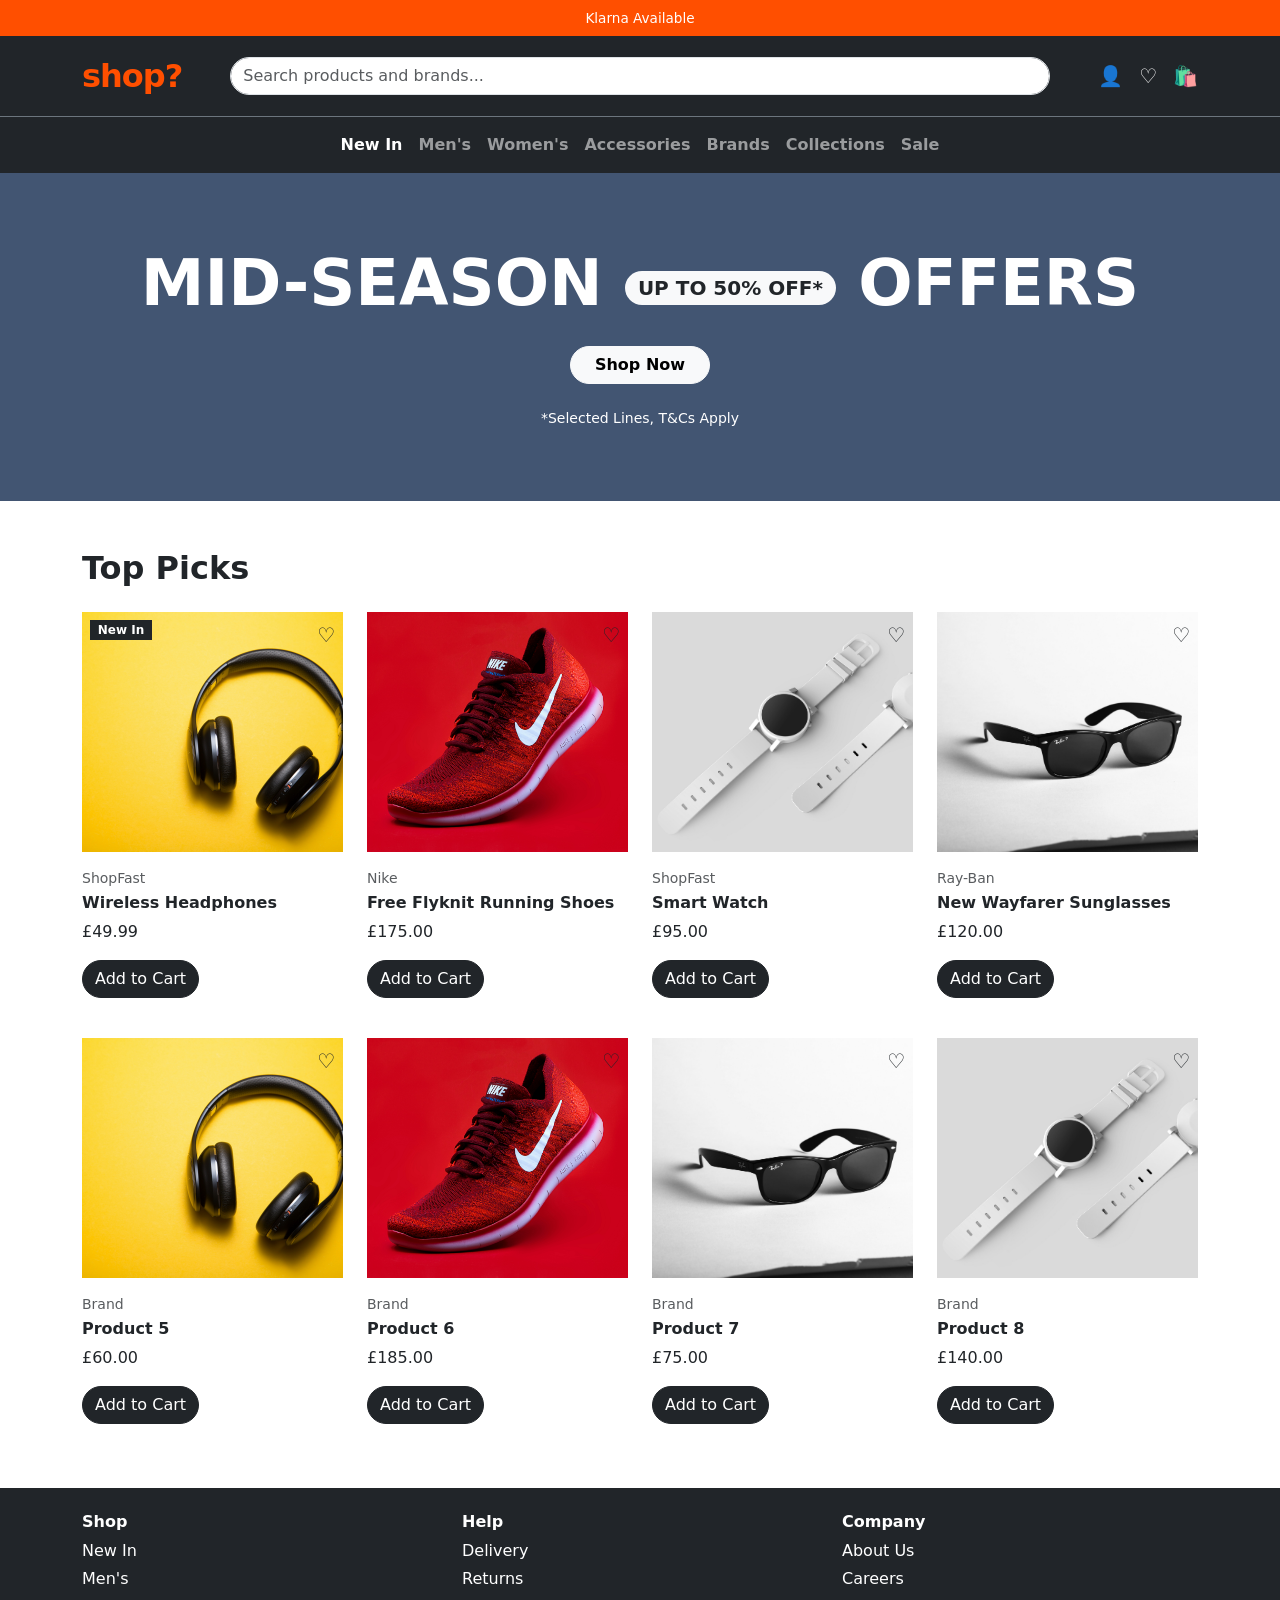
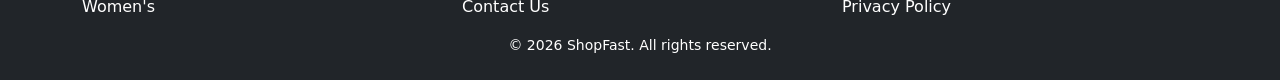
==== midterm/index.html @ d1400b90 "midterm: baseline copy" ====
<!DOCTYPE html>
<html lang="en">
<head>
  <meta charset="UTF-8">
  <meta name="viewport" content="width=device-width, initial-scale=1">
  <title>ShopFast - Home</title>
  <link href="https://cdn.jsdelivr.net/npm/bootstrap@5.3.3/dist/css/bootstrap.min.css" rel="stylesheet">
  <link rel="stylesheet" href="style.css">
</head>
<body>

  <!-- Announcement bar -->
  <div class="announcement text-center text-white py-2">Klarna Available</div>

  <!-- Header: logo, search, icons -->
  <header class="bg-dark py-3">
    <div class="container d-flex flex-wrap align-items-center">
      <a href="index.html" class="logo text-decoration-none order-1">shop?</a>
      <form class="col-12 col-md order-3 order-md-2 mt-3 mt-md-0 mx-md-5">
        <input type="search" class="form-control rounded-pill" placeholder="Search products and brands...">
      </form>
      <div class="order-2 order-md-3 ms-auto text-white fs-5">
        <span class="me-3">👤</span><span class="me-3">♡</span><span>🛍️</span>
      </div>
    </div>
  </header>

  <!-- Nav row -->
  <nav class="navbar navbar-expand-md navbar-dark bg-dark border-top border-secondary">
    <div class="container">
      <span class="navbar-text text-white d-md-none">Menu</span>
      <button class="navbar-toggler" type="button" data-bs-toggle="collapse" data-bs-target="#menu">
        <span class="navbar-toggler-icon"></span>
      </button>
      <div class="collapse navbar-collapse" id="menu">
        <ul class="navbar-nav mx-auto fw-bold">
          <li class="nav-item"><a class="nav-link active" href="index.html">New In</a></li>
          <li class="nav-item"><a class="nav-link" href="#">Men's</a></li>
          <li class="nav-item"><a class="nav-link" href="#">Women's</a></li>
          <li class="nav-item"><a class="nav-link" href="#">Accessories</a></li>
          <li class="nav-item"><a class="nav-link" href="#">Brands</a></li>
          <li class="nav-item"><a class="nav-link" href="#">Collections</a></li>
          <li class="nav-item"><a class="nav-link" href="#">Sale</a></li>
        </ul>
      </div>
    </div>
  </nav>

  <!-- Hero banner -->
  <section class="hero text-white text-center py-5">
    <div class="container py-4">
      <h1 class="display-3 fw-bold text-uppercase">
        Mid-Season
        <span class="badge rounded-pill bg-light text-dark fs-5 align-middle">Up to 50% off*</span>
        Offers
      </h1>
      <a href="#" class="btn btn-light rounded-pill fw-bold px-4 mt-3">Shop Now</a>
      <p class="small mt-4 mb-0">*Selected Lines, T&amp;Cs Apply</p>
    </div>
  </section>

  <!-- Product grid -->
  <main class="container my-5">
    <h2 class="fw-bold mb-4">Top Picks</h2>
    <div class="row row-cols-1 row-cols-sm-2 row-cols-lg-4 g-4">

      <div class="col">
        <div class="card border-0 h-100">
          <div class="position-relative">
            <img src="p1.jpg" class="card-img-top" alt="Headphones">
            <span class="badge bg-dark rounded-0 position-absolute top-0 start-0 m-2">New In</span>
            <span class="position-absolute top-0 end-0 m-2 fs-5">♡</span>
          </div>
          <div class="card-body px-0">
            <p class="small text-muted mb-1">ShopFast</p>
            <h5 class="card-title fs-6 fw-bold"><a href="product.html">Wireless Headphones</a></h5>
            <p class="card-text">£49.99</p>
            <button class="btn btn-dark rounded-pill">Add to Cart</button>
          </div>
        </div>
      </div>

      <div class="col">
        <div class="card border-0 h-100">
          <div class="position-relative">
            <img src="p2.jpg" class="card-img-top" alt="Running Shoes">
            <span class="position-absolute top-0 end-0 m-2 fs-5">♡</span>
          </div>
          <div class="card-body px-0">
            <p class="small text-muted mb-1">Nike</p>
            <h5 class="card-title fs-6 fw-bold"><a href="product.html">Free Flyknit Running Shoes</a></h5>
            <p class="card-text">£175.00</p>
            <button class="btn btn-dark rounded-pill">Add to Cart</button>
          </div>
        </div>
      </div>

      <div class="col">
        <div class="card border-0 h-100">
          <div class="position-relative">
            <img src="p3.jpg" class="card-img-top" alt="Smart Watch">
            <span class="position-absolute top-0 end-0 m-2 fs-5">♡</span>
          </div>
          <div class="card-body px-0">
            <p class="small text-muted mb-1">ShopFast</p>
            <h5 class="card-title fs-6 fw-bold"><a href="product.html">Smart Watch</a></h5>
            <p class="card-text">£95.00</p>
            <button class="btn btn-dark rounded-pill">Add to Cart</button>
          </div>
        </div>
      </div>

      <div class="col">
        <div class="card border-0 h-100">
          <div class="position-relative">
            <img src="p4.jpg" class="card-img-top" alt="Sunglasses">
            <span class="position-absolute top-0 end-0 m-2 fs-5">♡</span>
          </div>
          <div class="card-body px-0">
            <p class="small text-muted mb-1">Ray-Ban</p>
            <h5 class="card-title fs-6 fw-bold"><a href="product.html">New Wayfarer Sunglasses</a></h5>
            <p class="card-text">£120.00</p>
            <button class="btn btn-dark rounded-pill">Add to Cart</button>
          </div>
        </div>
      </div>

      <div class="col">
        <div class="card border-0 h-100">
          <div class="position-relative">
            <img src="p1.jpg" class="card-img-top" alt="Product 5">
            <span class="position-absolute top-0 end-0 m-2 fs-5">♡</span>
          </div>
          <div class="card-body px-0">
            <p class="small text-muted mb-1">Brand</p>
            <h5 class="card-title fs-6 fw-bold"><a href="product.html">Product 5</a></h5>
            <p class="card-text">£60.00</p>
            <button class="btn btn-dark rounded-pill">Add to Cart</button>
          </div>
        </div>
      </div>

      <div class="col">
        <div class="card border-0 h-100">
          <div class="position-relative">
            <img src="p2.jpg" class="card-img-top" alt="Product 6">
            <span class="position-absolute top-0 end-0 m-2 fs-5">♡</span>
          </div>
          <div class="card-body px-0">
            <p class="small text-muted mb-1">Brand</p>
            <h5 class="card-title fs-6 fw-bold"><a href="product.html">Product 6</a></h5>
            <p class="card-text">£185.00</p>
            <button class="btn btn-dark rounded-pill">Add to Cart</button>
          </div>
        </div>
      </div>

      <div class="col">
        <div class="card border-0 h-100">
          <div class="position-relative">
            <img src="p4.jpg" class="card-img-top" alt="Product 7">
            <span class="position-absolute top-0 end-0 m-2 fs-5">♡</span>
          </div>
          <div class="card-body px-0">
            <p class="small text-muted mb-1">Brand</p>
            <h5 class="card-title fs-6 fw-bold"><a href="product.html">Product 7</a></h5>
            <p class="card-text">£75.00</p>
            <button class="btn btn-dark rounded-pill">Add to Cart</button>
          </div>
        </div>
      </div>

      <div class="col">
        <div class="card border-0 h-100">
          <div class="position-relative">
            <img src="p3.jpg" class="card-img-top" alt="Product 8">
            <span class="position-absolute top-0 end-0 m-2 fs-5">♡</span>
          </div>
          <div class="card-body px-0">
            <p class="small text-muted mb-1">Brand</p>
            <h5 class="card-title fs-6 fw-bold"><a href="product.html">Product 8</a></h5>
            <p class="card-text">£140.00</p>
            <button class="btn btn-dark rounded-pill">Add to Cart</button>
          </div>
        </div>
      </div>

    </div>
  </main>

  <!-- Footer -->
  <footer class="bg-dark text-white py-4 mt-5">
    <div class="container">
      <div class="row row-cols-1 row-cols-md-3 g-4 mb-3">
        <div class="col">
          <h6 class="fw-bold">Shop</h6>
          <p class="mb-1">New In</p><p class="mb-1">Men's</p><p class="mb-0">Women's</p>
        </div>
        <div class="col">
          <h6 class="fw-bold">Help</h6>
          <p class="mb-1">Delivery</p><p class="mb-1">Returns</p><p class="mb-0">Contact Us</p>
        </div>
        <div class="col">
          <h6 class="fw-bold">Company</h6>
          <p class="mb-1">About Us</p><p class="mb-1">Careers</p><p class="mb-0">Privacy Policy</p>
        </div>
      </div>
      <p class="text-center small mb-0">&copy; 2026 ShopFast. All rights reserved.</p>
    </div>
  </footer>

  <script src="https://cdn.jsdelivr.net/npm/bootstrap@5.3.3/dist/js/bootstrap.bundle.min.js"></script>
</body>
</html>
---- midterm/style.css ----
.announcement {
  background-color: #ff4f00;
  font-size: 0.85rem;
}

.logo {
  color: #ff4f00;
  font-size: 2rem;
  font-weight: 800;
  letter-spacing: -1px;
}

.hero {
  background-color: #425572;
}

.card-img-top {
  height: 240px;
  object-fit: cover;
  background-color: #eee;
  border-radius: 0;
}

.card-title a {
  text-decoration: none;
  color: inherit;
}
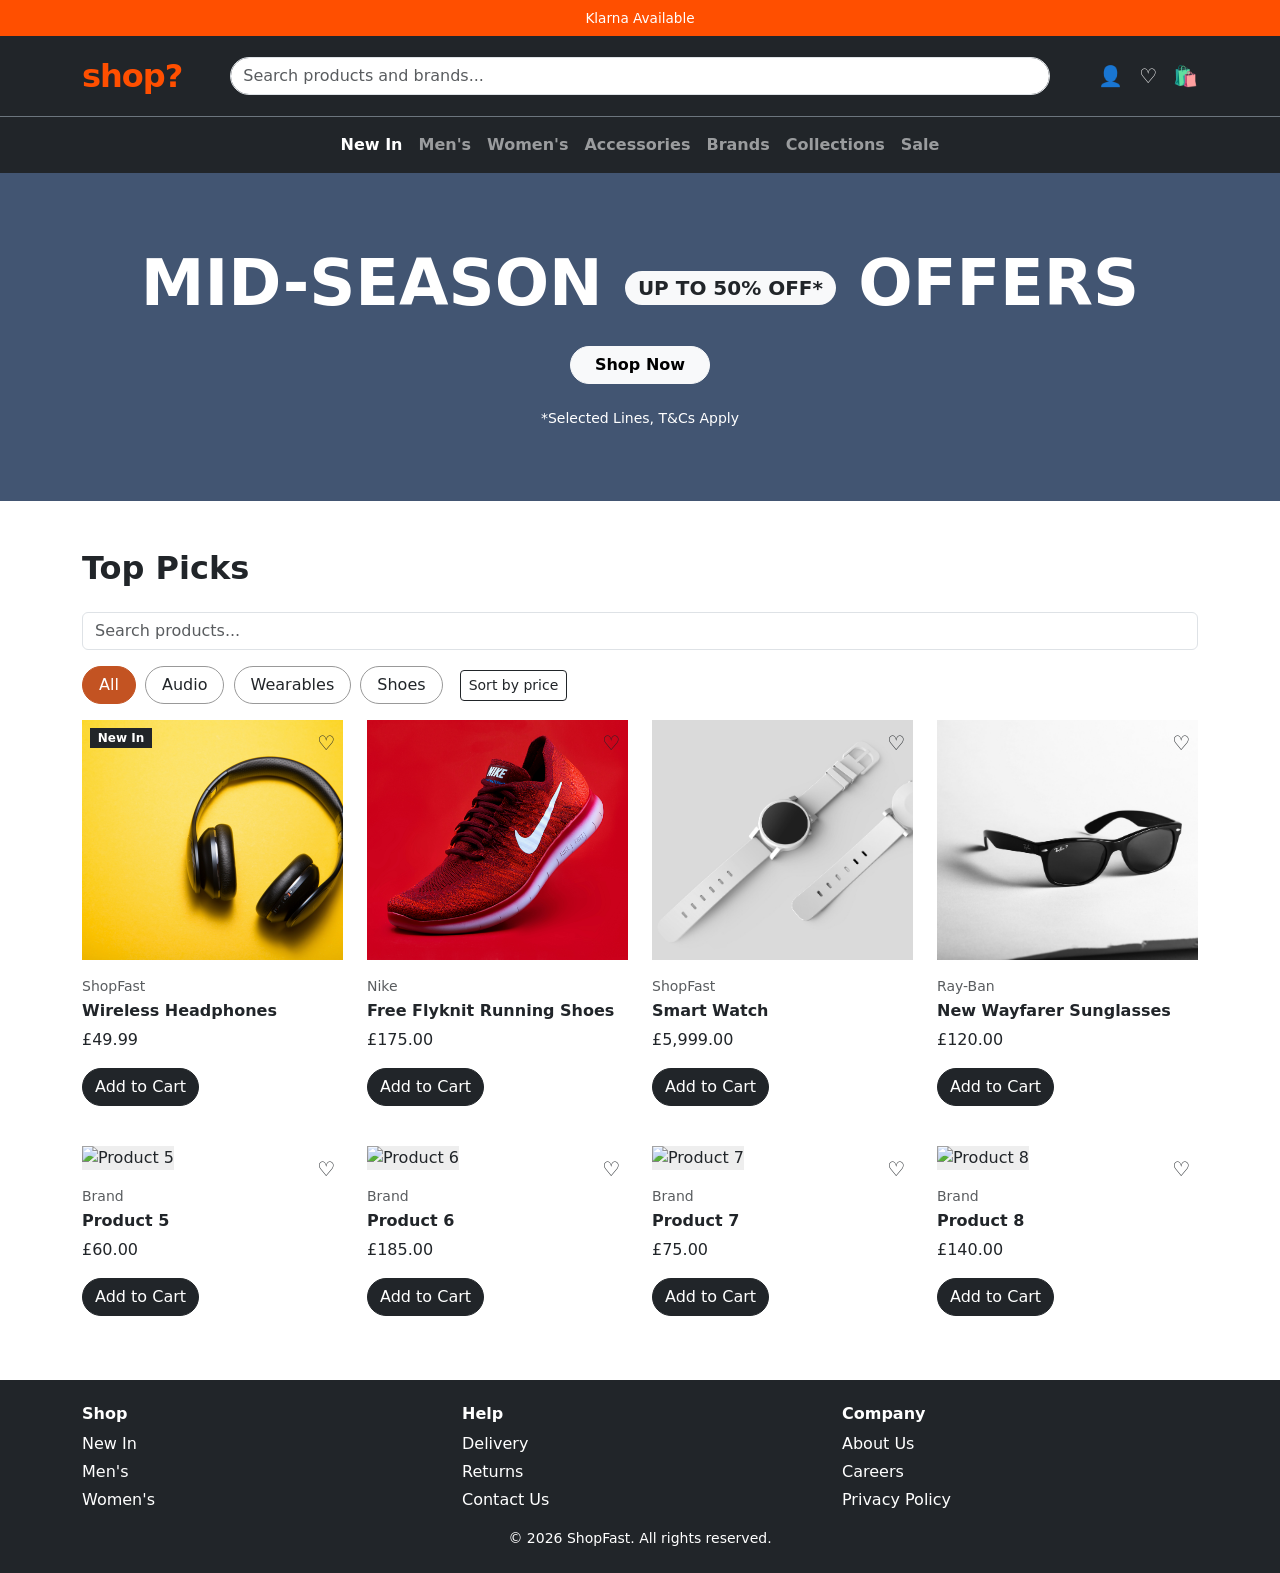
==== commit eb675bb3: "midterm: task 1 css-only category filter" ====
--- a/midterm/index.html
+++ b/midterm/index.html
@@ -62,129 +62,145 @@
   <!-- Product grid -->
   <main class="container my-5">
     <h2 class="fw-bold mb-4">Top Picks</h2>
-    <div class="row row-cols-1 row-cols-sm-2 row-cols-lg-4 g-4">
-
-      <div class="col">
-        <div class="card border-0 h-100">
-          <div class="position-relative">
-            <img src="p1.jpg" class="card-img-top" alt="Headphones">
-            <span class="badge bg-dark rounded-0 position-absolute top-0 start-0 m-2">New In</span>
-            <span class="position-absolute top-0 end-0 m-2 fs-5">♡</span>
-          </div>
-          <div class="card-body px-0">
-            <p class="small text-muted mb-1">ShopFast</p>
-            <h5 class="card-title fs-6 fw-bold"><a href="product.html">Wireless Headphones</a></h5>
-            <p class="card-text">£49.99</p>
-            <button class="btn btn-dark rounded-pill">Add to Cart</button>
-          </div>
-        </div>
-      </div>
-
-      <div class="col">
-        <div class="card border-0 h-100">
-          <div class="position-relative">
-            <img src="p2.jpg" class="card-img-top" alt="Running Shoes">
-            <span class="position-absolute top-0 end-0 m-2 fs-5">♡</span>
-          </div>
-          <div class="card-body px-0">
-            <p class="small text-muted mb-1">Nike</p>
-            <h5 class="card-title fs-6 fw-bold"><a href="product.html">Free Flyknit Running Shoes</a></h5>
-            <p class="card-text">£175.00</p>
-            <button class="btn btn-dark rounded-pill">Add to Cart</button>
-          </div>
-        </div>
-      </div>
-
-      <div class="col">
-        <div class="card border-0 h-100">
-          <div class="position-relative">
-            <img src="p3.jpg" class="card-img-top" alt="Smart Watch">
-            <span class="position-absolute top-0 end-0 m-2 fs-5">♡</span>
-          </div>
-          <div class="card-body px-0">
-            <p class="small text-muted mb-1">ShopFast</p>
-            <h5 class="card-title fs-6 fw-bold"><a href="product.html">Smart Watch</a></h5>
-            <p class="card-text">£95.00</p>
-            <button class="btn btn-dark rounded-pill">Add to Cart</button>
-          </div>
-        </div>
-      </div>
-
-      <div class="col">
-        <div class="card border-0 h-100">
-          <div class="position-relative">
-            <img src="p4.jpg" class="card-img-top" alt="Sunglasses">
-            <span class="position-absolute top-0 end-0 m-2 fs-5">♡</span>
-          </div>
-          <div class="card-body px-0">
-            <p class="small text-muted mb-1">Ray-Ban</p>
-            <h5 class="card-title fs-6 fw-bold"><a href="product.html">New Wayfarer Sunglasses</a></h5>
-            <p class="card-text">£120.00</p>
-            <button class="btn btn-dark rounded-pill">Add to Cart</button>
-          </div>
-        </div>
-      </div>
-
-      <div class="col">
-        <div class="card border-0 h-100">
-          <div class="position-relative">
-            <img src="p1.jpg" class="card-img-top" alt="Product 5">
-            <span class="position-absolute top-0 end-0 m-2 fs-5">♡</span>
-          </div>
-          <div class="card-body px-0">
-            <p class="small text-muted mb-1">Brand</p>
-            <h5 class="card-title fs-6 fw-bold"><a href="product.html">Product 5</a></h5>
-            <p class="card-text">£60.00</p>
-            <button class="btn btn-dark rounded-pill">Add to Cart</button>
-          </div>
-        </div>
-      </div>
-
-      <div class="col">
-        <div class="card border-0 h-100">
-          <div class="position-relative">
-            <img src="p2.jpg" class="card-img-top" alt="Product 6">
-            <span class="position-absolute top-0 end-0 m-2 fs-5">♡</span>
-          </div>
-          <div class="card-body px-0">
-            <p class="small text-muted mb-1">Brand</p>
-            <h5 class="card-title fs-6 fw-bold"><a href="product.html">Product 6</a></h5>
-            <p class="card-text">£185.00</p>
-            <button class="btn btn-dark rounded-pill">Add to Cart</button>
-          </div>
-        </div>
-      </div>
-
-      <div class="col">
-        <div class="card border-0 h-100">
-          <div class="position-relative">
-            <img src="p4.jpg" class="card-img-top" alt="Product 7">
-            <span class="position-absolute top-0 end-0 m-2 fs-5">♡</span>
-          </div>
-          <div class="card-body px-0">
-            <p class="small text-muted mb-1">Brand</p>
-            <h5 class="card-title fs-6 fw-bold"><a href="product.html">Product 7</a></h5>
-            <p class="card-text">£75.00</p>
-            <button class="btn btn-dark rounded-pill">Add to Cart</button>
-          </div>
-        </div>
-      </div>
-
-      <div class="col">
-        <div class="card border-0 h-100">
-          <div class="position-relative">
-            <img src="p3.jpg" class="card-img-top" alt="Product 8">
-            <span class="position-absolute top-0 end-0 m-2 fs-5">♡</span>
-          </div>
-          <div class="card-body px-0">
-            <p class="small text-muted mb-1">Brand</p>
-            <h5 class="card-title fs-6 fw-bold"><a href="product.html">Product 8</a></h5>
-            <p class="card-text">£140.00</p>
-            <button class="btn btn-dark rounded-pill">Add to Cart</button>
-          </div>
-        </div>
-      </div>
-
+
+    <!-- Task 3: search box -->
+    <input type="search" id="search" class="form-control mb-3" placeholder="Search products...">
+
+    <!-- Task 1: category filter (radios must come before the grid) -->
+    <div id="filter">
+      <input type="radio" name="cat" id="all" checked><label for="all">All</label>
+      <input type="radio" name="cat" id="audio"><label for="audio">Audio</label>
+      <input type="radio" name="cat" id="wear"><label for="wear">Wearables</label>
+      <input type="radio" name="cat" id="shoes"><label for="shoes">Shoes</label>
+
+      <button id="sort" class="btn btn-outline-dark btn-sm ms-2">Sort by price</button>
+
+      <p id="empty" class="text-center my-5 d-none">No products found</p>
+
+      <div class="row row-cols-1 row-cols-sm-2 row-cols-lg-4 g-4" id="grid">
+
+        <div class="col audio">
+          <div class="card border-0 h-100">
+            <div class="position-relative">
+              <img src="p1.jpg" class="card-img-top" alt="Headphones">
+              <span class="badge bg-dark rounded-0 position-absolute top-0 start-0 m-2">New In</span>
+              <span class="position-absolute top-0 end-0 m-2 fs-5">♡</span>
+            </div>
+            <div class="card-body px-0">
+              <p class="small text-muted mb-1">ShopFast</p>
+              <h5 class="card-title fs-6 fw-bold"><a href="product.html">Wireless Headphones</a></h5>
+              <p class="card-text">£49.99</p>
+              <button class="btn btn-dark rounded-pill">Add to Cart</button>
+            </div>
+          </div>
+        </div>
+
+        <div class="col shoes">
+          <div class="card border-0 h-100">
+            <div class="position-relative">
+              <img src="p2.jpg" class="card-img-top" alt="Running Shoes">
+              <span class="position-absolute top-0 end-0 m-2 fs-5">♡</span>
+            </div>
+            <div class="card-body px-0">
+              <p class="small text-muted mb-1">Nike</p>
+              <h5 class="card-title fs-6 fw-bold"><a href="product.html">Free Flyknit Running Shoes</a></h5>
+              <p class="card-text">£175.00</p>
+              <button class="btn btn-dark rounded-pill">Add to Cart</button>
+            </div>
+          </div>
+        </div>
+
+        <div class="col wear">
+          <div class="card border-0 h-100">
+            <div class="position-relative">
+              <img src="p3.jpg" class="card-img-top" alt="Smart Watch">
+              <span class="position-absolute top-0 end-0 m-2 fs-5">♡</span>
+            </div>
+            <div class="card-body px-0">
+              <p class="small text-muted mb-1">ShopFast</p>
+              <h5 class="card-title fs-6 fw-bold"><a href="product.html">Smart Watch</a></h5>
+              <p class="card-text">£5,999.00</p>
+              <button class="btn btn-dark rounded-pill">Add to Cart</button>
+            </div>
+          </div>
+        </div>
+
+        <div class="col wear">
+          <div class="card border-0 h-100">
+            <div class="position-relative">
+              <img src="p4.jpg" class="card-img-top" alt="Sunglasses">
+              <span class="position-absolute top-0 end-0 m-2 fs-5">♡</span>
+            </div>
+            <div class="card-body px-0">
+              <p class="small text-muted mb-1">Ray-Ban</p>
+              <h5 class="card-title fs-6 fw-bold"><a href="product.html">New Wayfarer Sunglasses</a></h5>
+              <p class="card-text">£120.00</p>
+              <button class="btn btn-dark rounded-pill">Add to Cart</button>
+            </div>
+          </div>
+        </div>
+
+        <div class="col audio">
+          <div class="card border-0 h-100">
+            <div class="position-relative">
+              <img src="p5.jpg" class="card-img-top" alt="Product 5">
+              <span class="position-absolute top-0 end-0 m-2 fs-5">♡</span>
+            </div>
+            <div class="card-body px-0">
+              <p class="small text-muted mb-1">Brand</p>
+              <h5 class="card-title fs-6 fw-bold"><a href="product.html">Product 5</a></h5>
+              <p class="card-text">£60.00</p>
+              <button class="btn btn-dark rounded-pill">Add to Cart</button>
+            </div>
+          </div>
+        </div>
+
+        <div class="col shoes">
+          <div class="card border-0 h-100">
+            <div class="position-relative">
+              <img src="p6.jpg" class="card-img-top" alt="Product 6">
+              <span class="position-absolute top-0 end-0 m-2 fs-5">♡</span>
+            </div>
+            <div class="card-body px-0">
+              <p class="small text-muted mb-1">Brand</p>
+              <h5 class="card-title fs-6 fw-bold"><a href="product.html">Product 6</a></h5>
+              <p class="card-text">£185.00</p>
+              <button class="btn btn-dark rounded-pill">Add to Cart</button>
+            </div>
+          </div>
+        </div>
+
+        <div class="col wear">
+          <div class="card border-0 h-100">
+            <div class="position-relative">
+              <img src="p7.jpg" class="card-img-top" alt="Product 7">
+              <span class="position-absolute top-0 end-0 m-2 fs-5">♡</span>
+            </div>
+            <div class="card-body px-0">
+              <p class="small text-muted mb-1">Brand</p>
+              <h5 class="card-title fs-6 fw-bold"><a href="product.html">Product 7</a></h5>
+              <p class="card-text">£75.00</p>
+              <button class="btn btn-dark rounded-pill">Add to Cart</button>
+            </div>
+          </div>
+        </div>
+
+        <div class="col wear">
+          <div class="card border-0 h-100">
+            <div class="position-relative">
+              <img src="p8.jpg" class="card-img-top" alt="Product 8">
+              <span class="position-absolute top-0 end-0 m-2 fs-5">♡</span>
+            </div>
+            <div class="card-body px-0">
+              <p class="small text-muted mb-1">Brand</p>
+              <h5 class="card-title fs-6 fw-bold"><a href="product.html">Product 8</a></h5>
+              <p class="card-text">£140.00</p>
+              <button class="btn btn-dark rounded-pill">Add to Cart</button>
+            </div>
+          </div>
+        </div>
+
+      </div>
     </div>
   </main>
 
@@ -210,5 +226,6 @@
   </footer>
 
   <script src="https://cdn.jsdelivr.net/npm/bootstrap@5.3.3/dist/js/bootstrap.bundle.min.js"></script>
+  <script src="script.js"></script>
 </body>
 </html>
--- a/midterm/style.css
+++ b/midterm/style.css
@@ -24,4 +24,26 @@
 .card-title a {
   text-decoration: none;
   color: inherit;
+}
+/* Task 1: CSS-only filter */
+#filter input[type="radio"] { display: none; }
+
+#filter label {
+  padding: 6px 16px;
+  margin: 0 4px 16px 0;
+  border: 1px solid #999;
+  border-radius: 20px;
+  cursor: pointer;
+}
+
+#filter input:checked + label {
+  background: hsl(18, 70%, 45%);
+  border-color: hsl(18, 70%, 45%);
+  color: #fff;
+}
+
+#audio:checked ~ #grid .col:not(.audio),
+#wear:checked  ~ #grid .col:not(.wear),
+#shoes:checked ~ #grid .col:not(.shoes) {
+  display: none;
 }
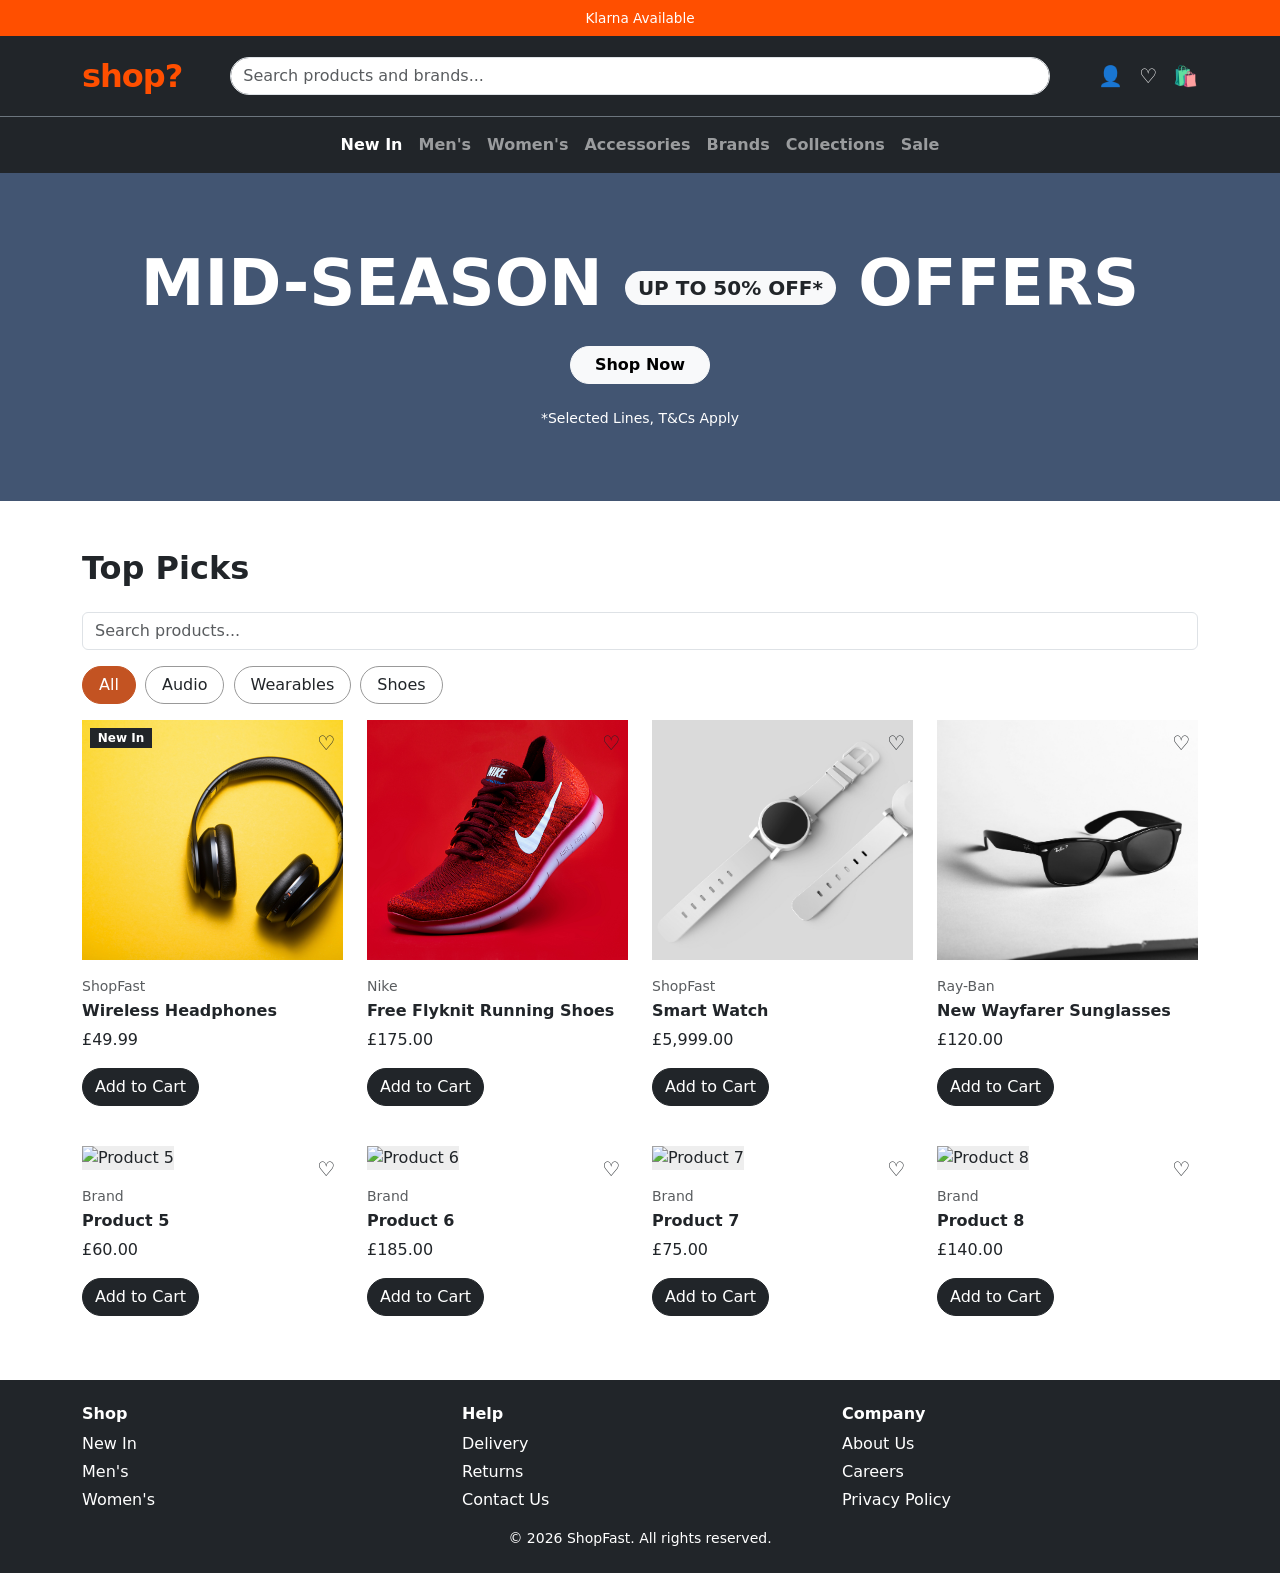
==== commit e023ad93: "midterm: task 2 sticky description box" ====
--- a/midterm/index.html
+++ b/midterm/index.html
@@ -73,7 +73,6 @@
       <input type="radio" name="cat" id="wear"><label for="wear">Wearables</label>
       <input type="radio" name="cat" id="shoes"><label for="shoes">Shoes</label>
 
-      <button id="sort" class="btn btn-outline-dark btn-sm ms-2">Sort by price</button>
 
       <p id="empty" class="text-center my-5 d-none">No products found</p>
 
--- a/midterm/style.css
+++ b/midterm/style.css
@@ -25,7 +25,8 @@
   text-decoration: none;
   color: inherit;
 }
-/* Task 1: CSS-only filter */
+
+/* ---------- Task 1: CSS-only category filter ---------- */
 #filter input[type="radio"] { display: none; }
 
 #filter label {
@@ -46,4 +47,31 @@
 #wear:checked  ~ #grid .col:not(.wear),
 #shoes:checked ~ #grid .col:not(.shoes) {
   display: none;
-}+}
+
+/* ---------- Task 2: product page grid + sticky box ---------- */
+.product-grid {
+  display: grid;
+  gap: 24px;
+  grid-template-areas:
+    "image"
+    "details"
+    "desc";
+}
+.pimg     { grid-area: image; }
+.pdetails { grid-area: details; }
+.pdesc    { grid-area: desc; }
+
+@media (min-width: 654px) {
+  .product-grid {
+    grid-template-columns: 1fr 1fr;
+    grid-template-areas:
+      "image details"
+      "desc  desc";
+  }
+  .pdetails {
+    position: sticky;
+    top: 84px;
+    align-self: start;
+  }
+}
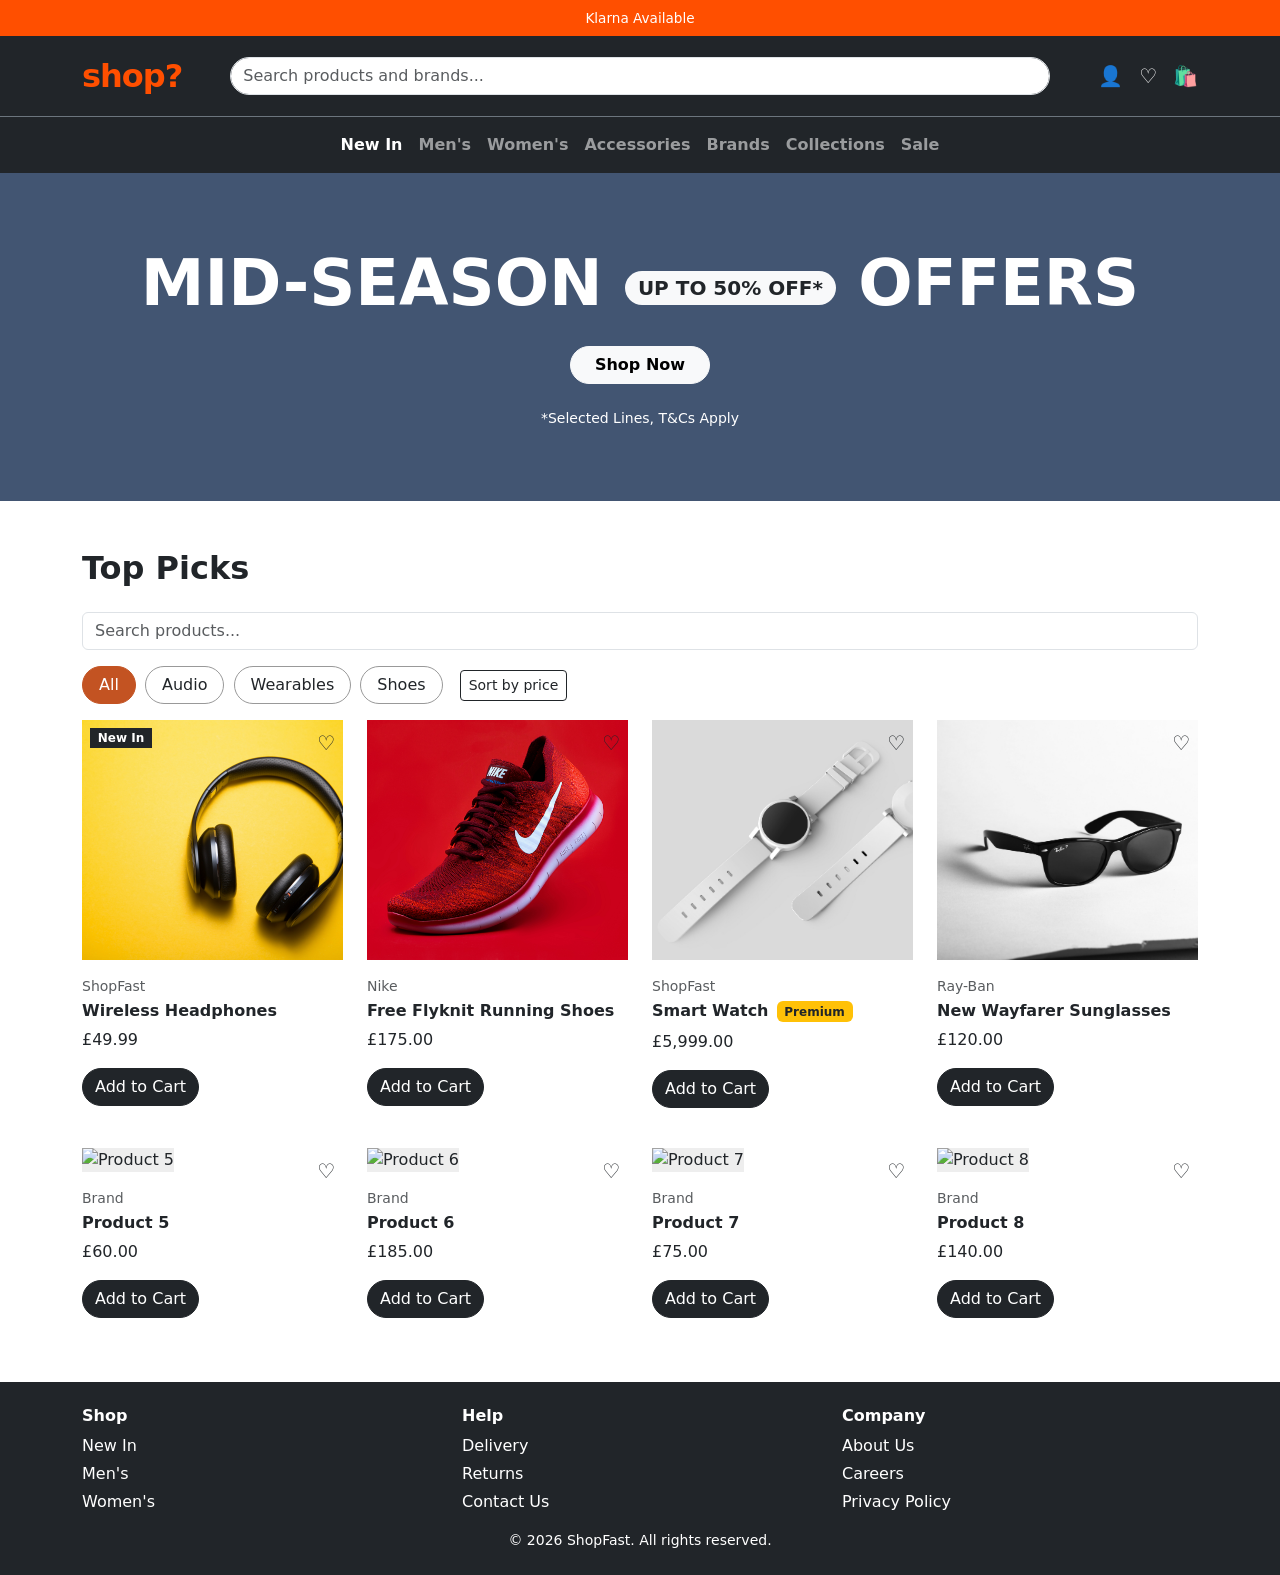
==== commit cf75bd52: "midterm: task 3 searching filtering readme.md and pdf added" ====
--- a/midterm/index.html
+++ b/midterm/index.html
@@ -73,6 +73,7 @@
       <input type="radio" name="cat" id="wear"><label for="wear">Wearables</label>
       <input type="radio" name="cat" id="shoes"><label for="shoes">Shoes</label>
 
+      <button id="sort" class="btn btn-outline-dark btn-sm ms-2">Sort by price</button>
 
       <p id="empty" class="text-center my-5 d-none">No products found</p>
 
--- a/midterm/style.css
+++ b/midterm/style.css
@@ -75,3 +75,5 @@
     align-self: start;
   }
 }
+/* ---------- Task 3: hidden by search ---------- */
+.no-match { display: none !important; }
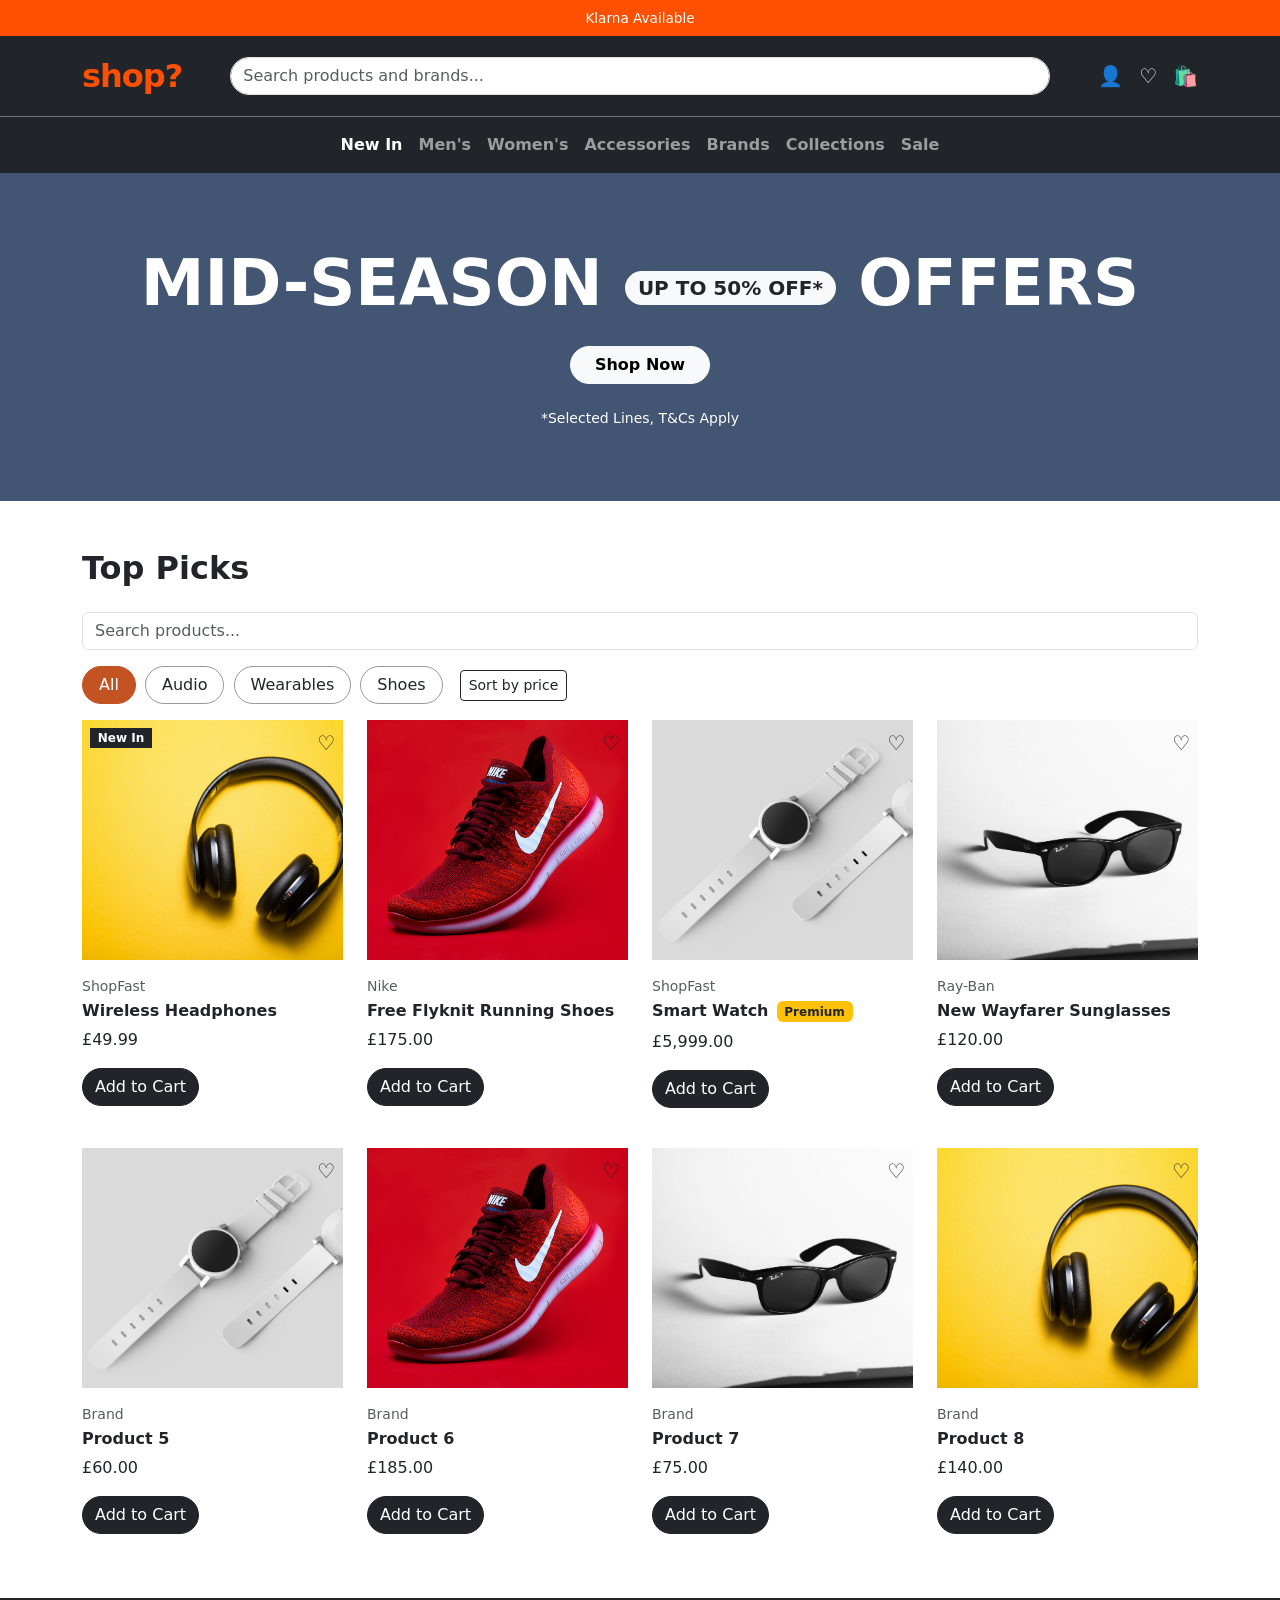
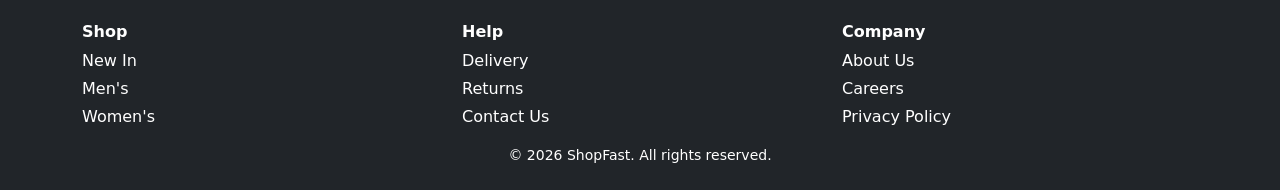
==== commit 275c2c84: "midterm the final final code" ====
--- a/midterm/index.html
+++ b/midterm/index.html
@@ -143,7 +143,7 @@
         <div class="col audio">
           <div class="card border-0 h-100">
             <div class="position-relative">
-              <img src="p5.jpg" class="card-img-top" alt="Product 5">
+              <img src="p3.jpg" class="card-img-top" alt="Product 5">
               <span class="position-absolute top-0 end-0 m-2 fs-5">♡</span>
             </div>
             <div class="card-body px-0">
@@ -158,7 +158,7 @@
         <div class="col shoes">
           <div class="card border-0 h-100">
             <div class="position-relative">
-              <img src="p6.jpg" class="card-img-top" alt="Product 6">
+              <img src="p2.jpg" class="card-img-top" alt="Product 6">
               <span class="position-absolute top-0 end-0 m-2 fs-5">♡</span>
             </div>
             <div class="card-body px-0">
@@ -173,7 +173,7 @@
         <div class="col wear">
           <div class="card border-0 h-100">
             <div class="position-relative">
-              <img src="p7.jpg" class="card-img-top" alt="Product 7">
+              <img src="p4.jpg" class="card-img-top" alt="Product 7">
               <span class="position-absolute top-0 end-0 m-2 fs-5">♡</span>
             </div>
             <div class="card-body px-0">
@@ -188,7 +188,7 @@
         <div class="col wear">
           <div class="card border-0 h-100">
             <div class="position-relative">
-              <img src="p8.jpg" class="card-img-top" alt="Product 8">
+              <img src="p1.jpg" class="card-img-top" alt="Product 8">
               <span class="position-absolute top-0 end-0 m-2 fs-5">♡</span>
             </div>
             <div class="card-body px-0">
